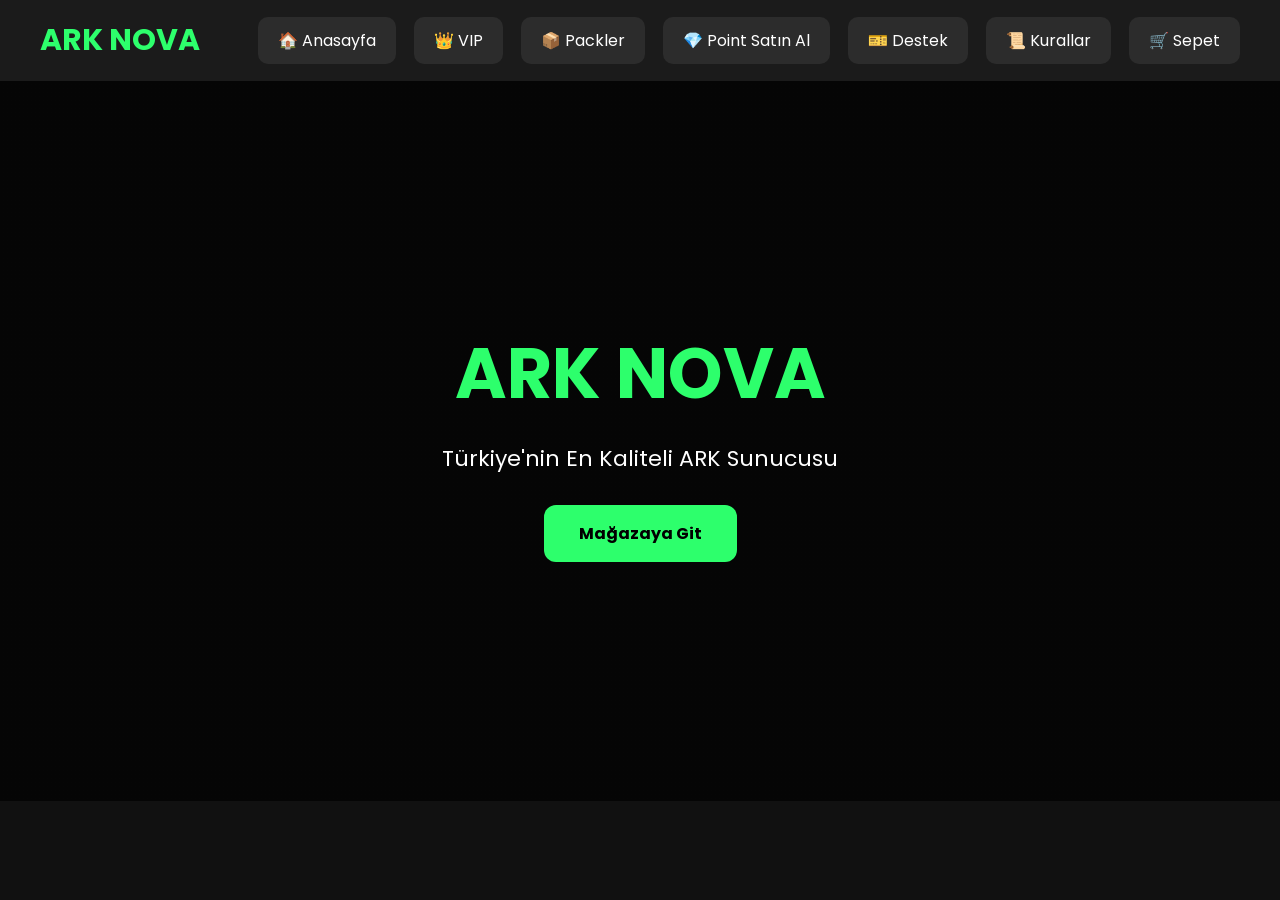
==== index.html @ 96868c1c "Reorganize navigation links in index.html" ====
<!DOCTYPE html>
<html lang="tr">
<head>
    <meta charset="UTF-8">
    <meta name="viewport" content="width=device-width, initial-scale=1.0">
    <title>ARK NOVA</title>

    <link href="https://fonts.googleapis.com/css2?family=Poppins:wght@400;600;700&display=swap" rel="stylesheet">

    <style>
        *{
            margin:0;
            padding:0;
            box-sizing:border-box;
            font-family:'Poppins',sans-serif;
        }

        body{
            background:#111;
            color:white;
        }

        nav{
            background:#1b1b1b;
            padding:18px 40px;
            display:flex;
            align-items:center;
            justify-content:space-between;
        }

        .logo{
            font-size:30px;
            color:#2dff6c;
            font-weight:bold;
        }

        ul{
            display:flex;
            list-style:none;
            gap:18px;
        }

        ul li a{
            color:white;
            text-decoration:none;
            background:#2c2c2c;
            padding:12px 20px;
            border-radius:10px;
            transition:.3s;
        }

        ul li a:hover{
            background:#2dff6c;
            color:black;
        }

        .hero{
            height:80vh;
            display:flex;
            justify-content:center;
            align-items:center;
            flex-direction:column;
            text-align:center;
            background:linear-gradient(rgba(0,0,0,.7),rgba(0,0,0,.7)),
            url("https://images.unsplash.com/photo-1511512578047-dfb367046420?w=1600") center/cover;
        }

        h1{
            font-size:70px;
            color:#2dff6c;
        }

        p{
            font-size:22px;
            margin-top:15px;
        }

        .btn{
            margin-top:30px;
            background:#2dff6c;
            color:black;
            text-decoration:none;
            padding:16px 35px;
            border-radius:12px;
            font-weight:bold;
        }
    </style>

</head>
<body>

<nav>

<div class="logo">ARK NOVA</div>

<ul>
<li><a href="#">🏠 Anasayfa</a></li>
<li><a href="vip.html">👑 VIP</a></li>
<li><a href="packler.html">📦 Packler</a></li>
<li><a href="point.html">💎 Point Satın Al</a></li>
<li><a href="destek.html">🎫 Destek</a></li>
<li><a href="kurallar.html">📜 Kurallar</a></li>
<li><a href="cart.html">🛒 Sepet</a></li>
</ul>

</nav>

<section class="hero">

<h1>ARK NOVA</h1>

<p>Türkiye'nin En Kaliteli ARK Sunucusu</p>

<a class="btn" href="#">Mağazaya Git</a>

</section>

</body>
</html>
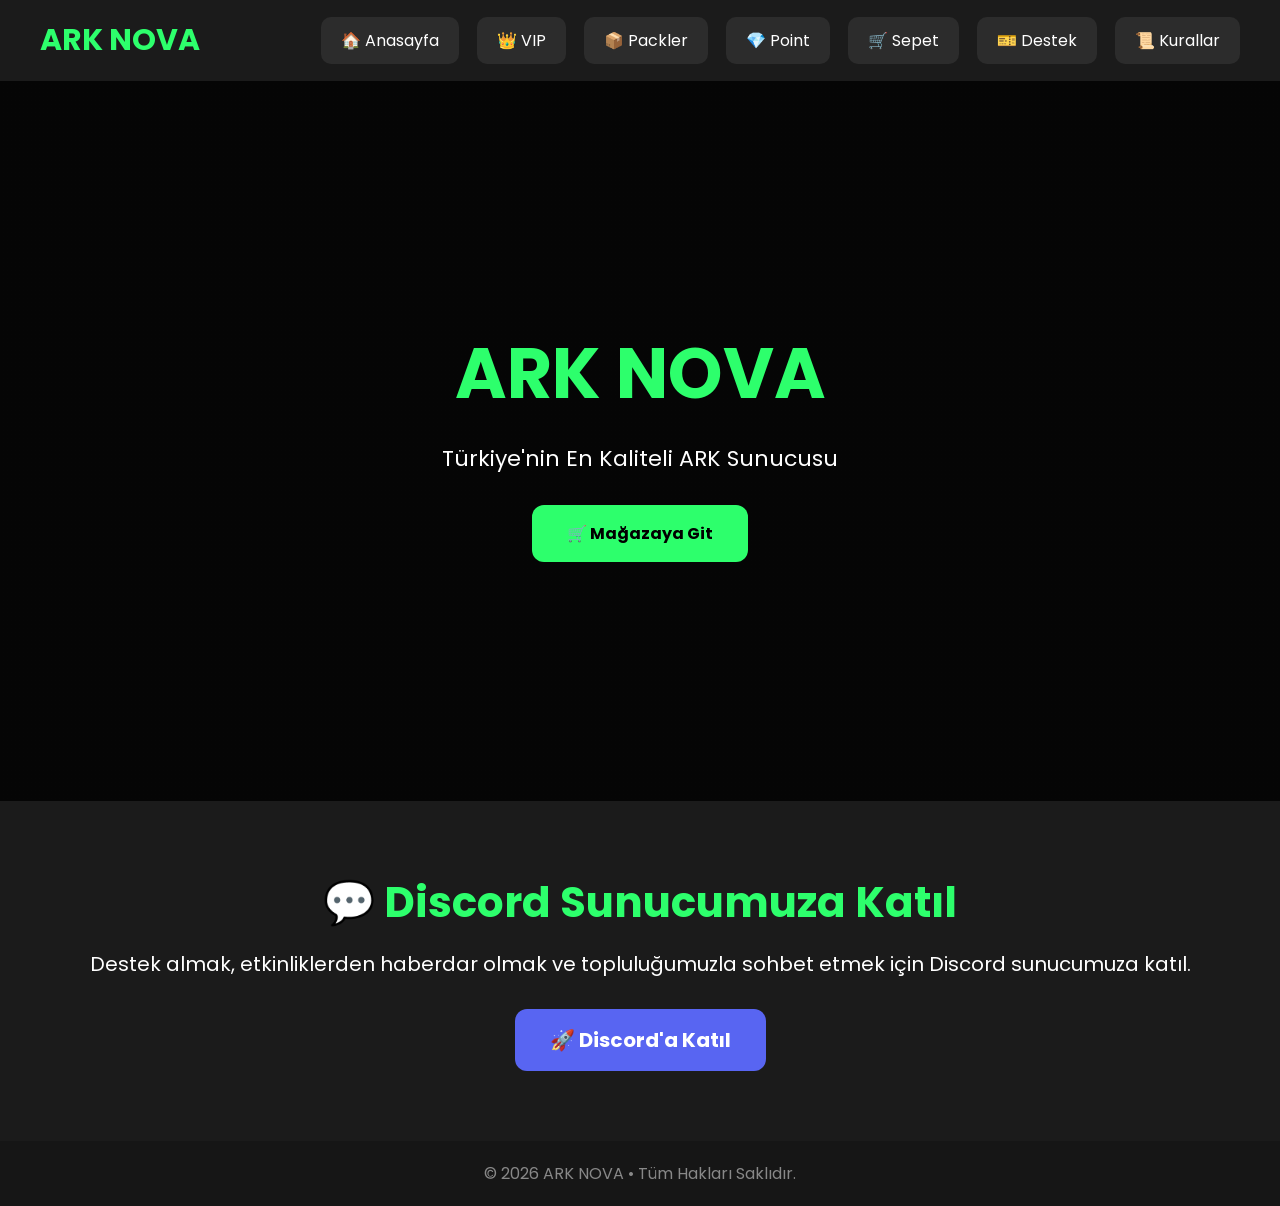
==== commit b300c1c9: "Refactor HTML structure and update links" ====
--- a/index.html
+++ b/index.html
@@ -1,92 +1,144 @@
 <!DOCTYPE html>
 <html lang="tr">
 <head>
-    <meta charset="UTF-8">
-    <meta name="viewport" content="width=device-width, initial-scale=1.0">
-    <title>ARK NOVA</title>
+<meta charset="UTF-8">
+<meta name="viewport" content="width=device-width, initial-scale=1.0">
 
-    <link href="https://fonts.googleapis.com/css2?family=Poppins:wght@400;600;700&display=swap" rel="stylesheet">
+<title>ARK NOVA</title>
 
-    <style>
-        *{
-            margin:0;
-            padding:0;
-            box-sizing:border-box;
-            font-family:'Poppins',sans-serif;
-        }
+<link href="https://fonts.googleapis.com/css2?family=Poppins:wght@400;600;700&display=swap" rel="stylesheet">
 
-        body{
-            background:#111;
-            color:white;
-        }
+<style>
 
-        nav{
-            background:#1b1b1b;
-            padding:18px 40px;
-            display:flex;
-            align-items:center;
-            justify-content:space-between;
-        }
+*{
+margin:0;
+padding:0;
+box-sizing:border-box;
+font-family:'Poppins',sans-serif;
+}
 
-        .logo{
-            font-size:30px;
-            color:#2dff6c;
-            font-weight:bold;
-        }
+body{
+background:#111;
+color:white;
+}
 
-        ul{
-            display:flex;
-            list-style:none;
-            gap:18px;
-        }
+nav{
+background:#1b1b1b;
+padding:18px 40px;
+display:flex;
+align-items:center;
+justify-content:space-between;
+}
 
-        ul li a{
-            color:white;
-            text-decoration:none;
-            background:#2c2c2c;
-            padding:12px 20px;
-            border-radius:10px;
-            transition:.3s;
-        }
+.logo{
+font-size:30px;
+color:#2dff6c;
+font-weight:bold;
+}
 
-        ul li a:hover{
-            background:#2dff6c;
-            color:black;
-        }
+ul{
+display:flex;
+list-style:none;
+gap:18px;
+}
 
-        .hero{
-            height:80vh;
-            display:flex;
-            justify-content:center;
-            align-items:center;
-            flex-direction:column;
-            text-align:center;
-            background:linear-gradient(rgba(0,0,0,.7),rgba(0,0,0,.7)),
-            url("https://images.unsplash.com/photo-1511512578047-dfb367046420?w=1600") center/cover;
-        }
+ul li{
+display:inline;
+}
 
-        h1{
-            font-size:70px;
-            color:#2dff6c;
-        }
+ul li a{
+color:white;
+text-decoration:none;
+background:#2c2c2c;
+padding:12px 20px;
+border-radius:10px;
+transition:.3s;
+}
 
-        p{
-            font-size:22px;
-            margin-top:15px;
-        }
+ul li a:hover{
+background:#2dff6c;
+color:black;
+}
 
-        .btn{
-            margin-top:30px;
-            background:#2dff6c;
-            color:black;
-            text-decoration:none;
-            padding:16px 35px;
-            border-radius:12px;
-            font-weight:bold;
-        }
-    </style>
+.hero{
+height:80vh;
+display:flex;
+justify-content:center;
+align-items:center;
+flex-direction:column;
+text-align:center;
+background:linear-gradient(rgba(0,0,0,.7),rgba(0,0,0,.7)),
+url("https://images.unsplash.com/photo-1511512578047-dfb367046420?w=1600") center/cover;
+}
+
+.hero h1{
+font-size:70px;
+color:#2dff6c;
+}
+
+.hero p{
+font-size:22px;
+margin-top:15px;
+}
+
+.btn{
+margin-top:30px;
+background:#2dff6c;
+color:black;
+text-decoration:none;
+padding:16px 35px;
+border-radius:12px;
+font-weight:bold;
+}
+
+.btn:hover{
+background:#26d85d;
+}
+
+.discord{
+background:#1b1b1b;
+text-align:center;
+padding:70px 20px;
+}
+
+.discord h2{
+font-size:42px;
+color:#2dff6c;
+margin-bottom:15px;
+}
+
+.discord p{
+font-size:20px;
+margin-bottom:30px;
+}
+
+.discord-btn{
+display:inline-block;
+background:#5865F2;
+color:white;
+text-decoration:none;
+padding:16px 35px;
+border-radius:12px;
+font-size:20px;
+font-weight:bold;
+transition:.3s;
+}
+
+.discord-btn:hover{
+transform:scale(1.05);
+}
+
+footer{
+background:#161616;
+text-align:center;
+padding:20px;
+color:#888;
+}
+
+</style>
 
 </head>
+
 <body>
 
 <nav>
@@ -94,13 +146,13 @@
 <div class="logo">ARK NOVA</div>
 
 <ul>
-<li><a href="#">🏠 Anasayfa</a></li>
+<li><a href="index.html">🏠 Anasayfa</a></li>
 <li><a href="vip.html">👑 VIP</a></li>
 <li><a href="packler.html">📦 Packler</a></li>
-<li><a href="point.html">💎 Point Satın Al</a></li>
+<li><a href="point.html">💎 Point</a></li>
+<li><a href="sepet.html">🛒 Sepet</a></li>
 <li><a href="destek.html">🎫 Destek</a></li>
 <li><a href="kurallar.html">📜 Kurallar</a></li>
-<li><a href="cart.html">🛒 Sepet</a></li>
 </ul>
 
 </nav>
@@ -111,9 +163,30 @@
 
 <p>Türkiye'nin En Kaliteli ARK Sunucusu</p>
 
-<a class="btn" href="#">Mağazaya Git</a>
+<a class="btn" href="vip.html">🛒 Mağazaya Git</a>
 
 </section>
 
+<section class="discord">
+
+<h2>💬 Discord Sunucumuza Katıl</h2>
+
+<p>
+Destek almak, etkinliklerden haberdar olmak ve topluluğumuzla sohbet etmek için
+Discord sunucumuza katıl.
+</p>
+
+<a class="discord-btn" href="https://discord.gg/VStBB2Pqj" target="_blank">
+🚀 Discord'a Katıl
+</a>
+
+</section>
+
+<footer>
+
+© 2026 ARK NOVA • Tüm Hakları Saklıdır.
+
+</footer>
+
 </body>
 </html>
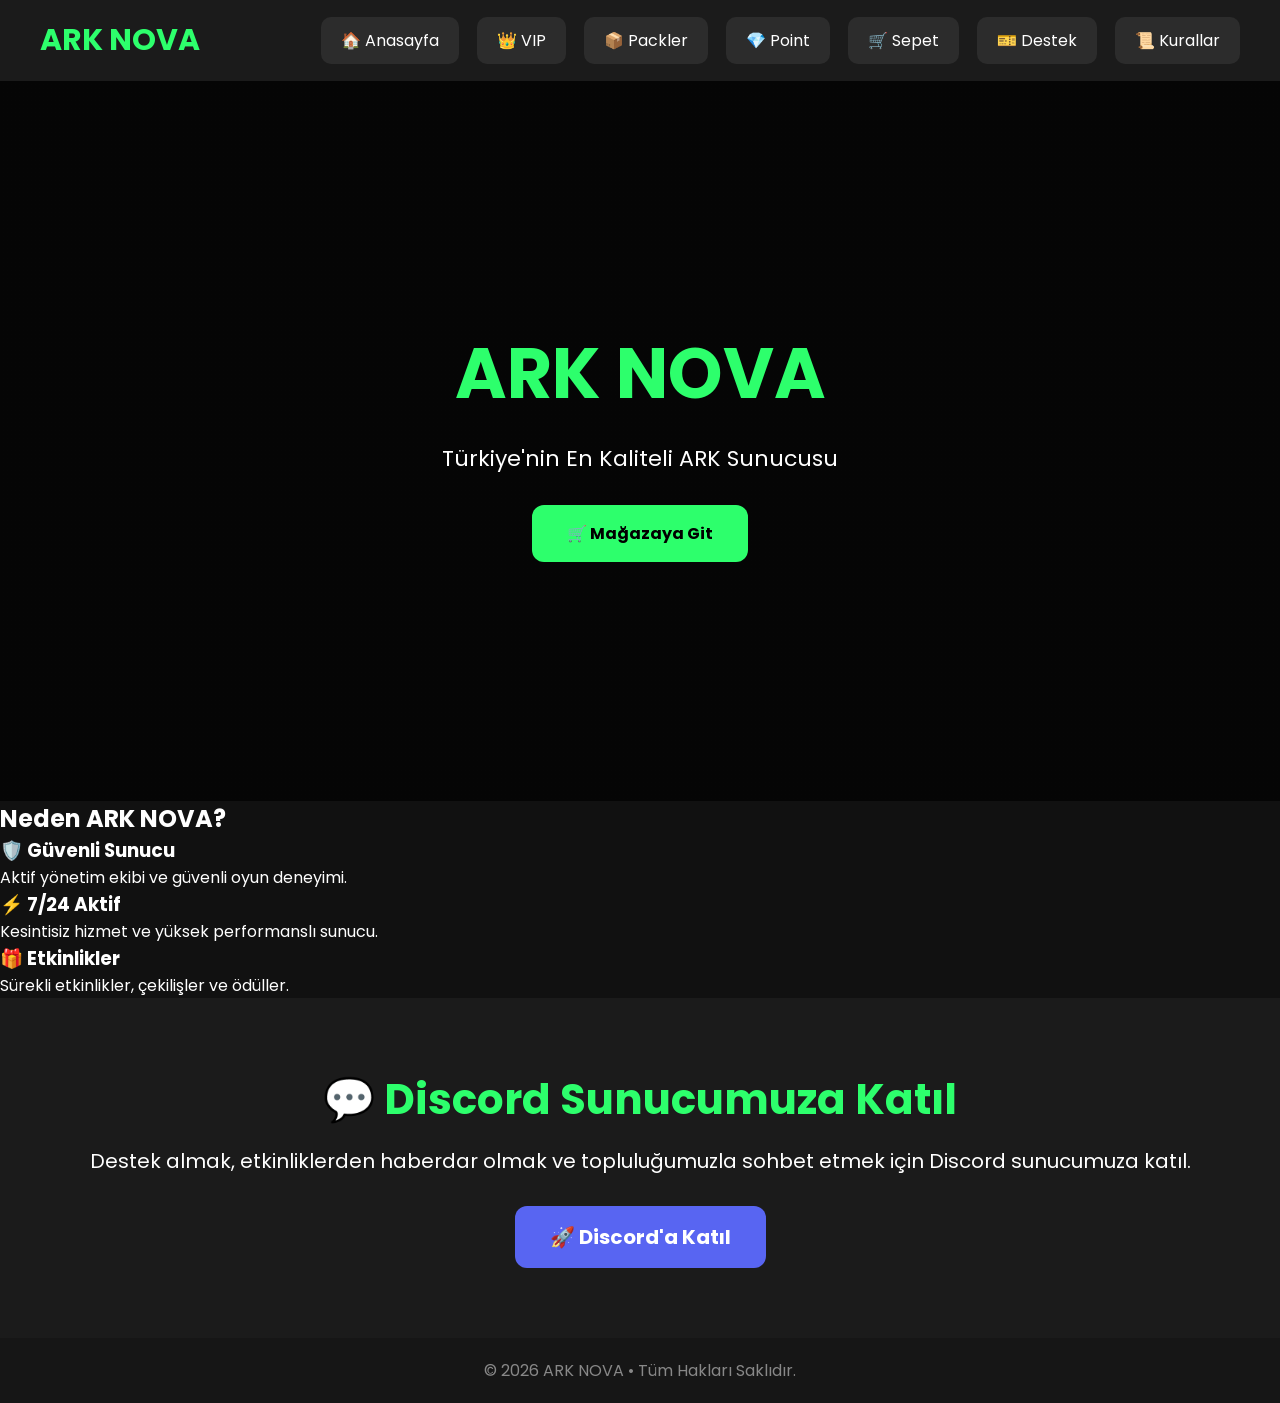
==== commit c7ff3a8b: "Update index.html" ====
--- a/index.html
+++ b/index.html
@@ -166,6 +166,28 @@
 <a class="btn" href="vip.html">🛒 Mağazaya Git</a>
 
 </section>
+<section class="features">
+
+<h2>Neden ARK NOVA?</h2>
+
+<div class="feature-container">
+
+<div class="feature-card">
+<h3>🛡️ Güvenli Sunucu</h3>
+<p>Aktif yönetim ekibi ve güvenli oyun deneyimi.</p>
+</div>
+
+<div class="feature-card">
+<h3>⚡ 7/24 Aktif</h3>
+<p>Kesintisiz hizmet ve yüksek performanslı sunucu.</p>
+</div>
+
+<div class="feature-card">
+<h3>🎁 Etkinlikler</h3>
+<p>Sürekli etkinlikler, çekilişler ve ödüller.</p>
+</div>
+
+</div>
 
 <section class="discord">
 
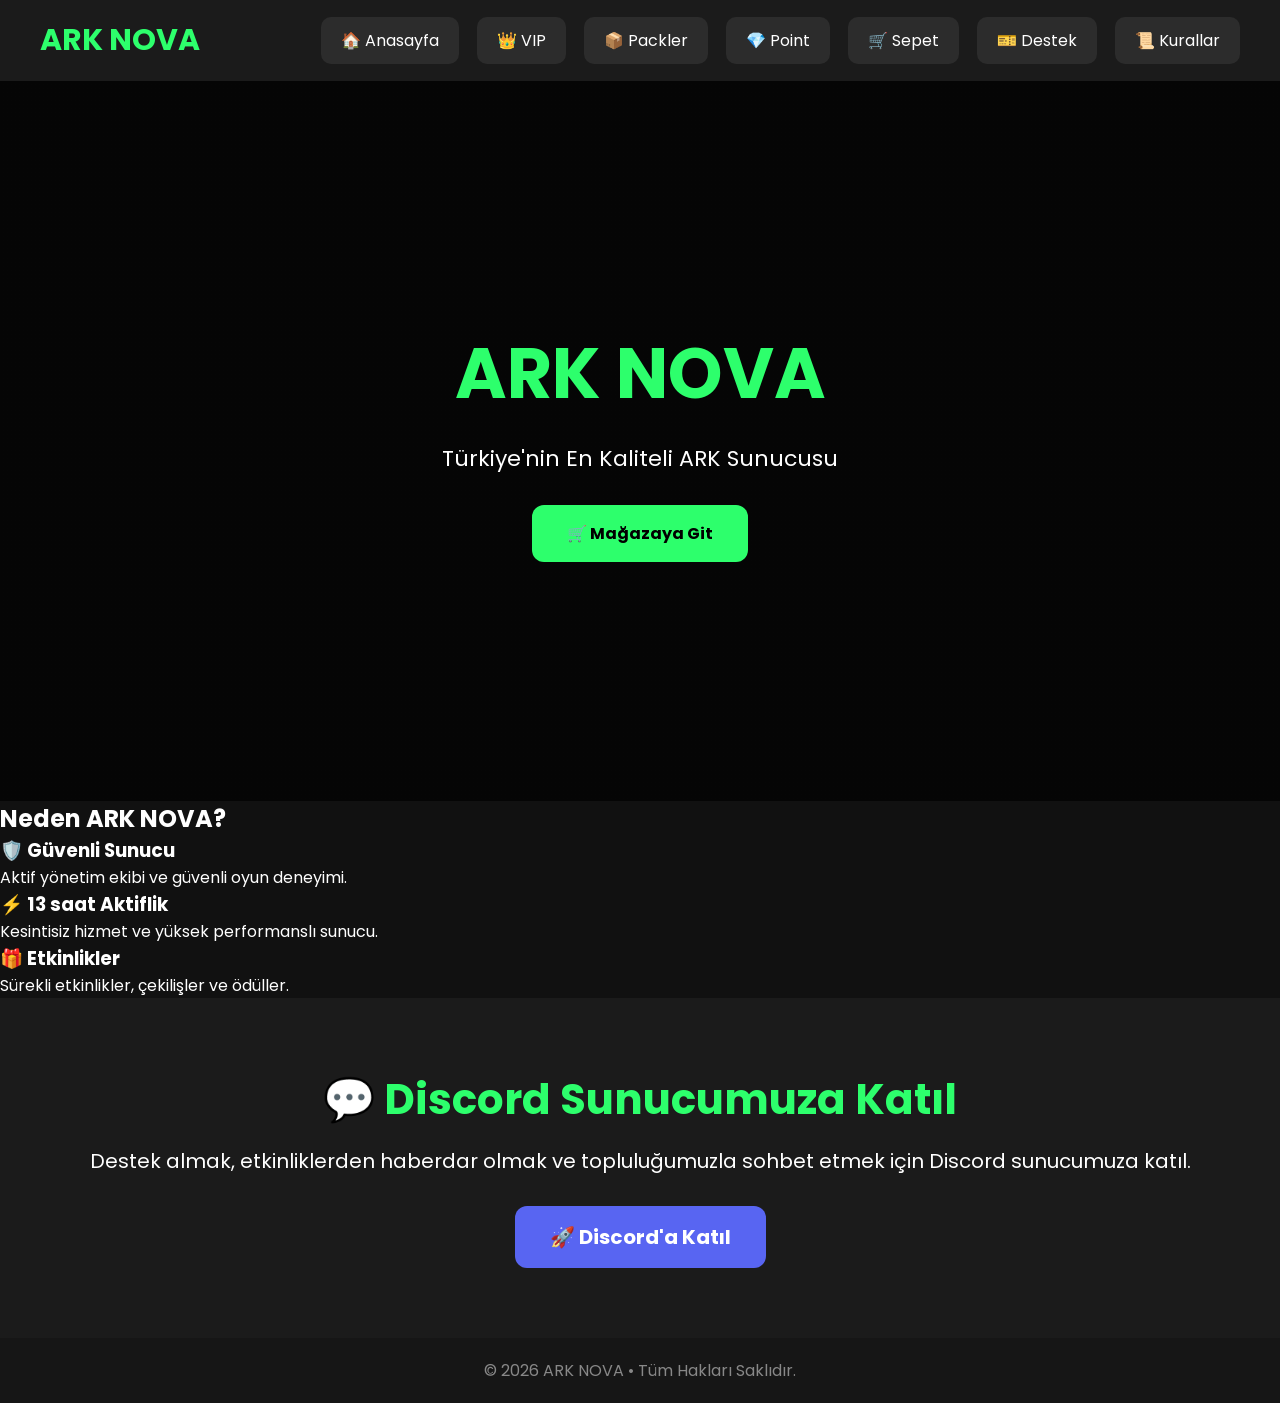
==== commit fe168261: "Update active hours from '7/24' to '13 saat'" ====
--- a/index.html
+++ b/index.html
@@ -150,7 +150,7 @@
 <li><a href="vip.html">👑 VIP</a></li>
 <li><a href="packler.html">📦 Packler</a></li>
 <li><a href="point.html">💎 Point</a></li>
-<li><a href="sepet.html">🛒 Sepet</a></li>
+<li><a href="cart.html">🛒 Sepet</a></li>
 <li><a href="destek.html">🎫 Destek</a></li>
 <li><a href="kurallar.html">📜 Kurallar</a></li>
 </ul>
@@ -178,7 +178,7 @@
 </div>
 
 <div class="feature-card">
-<h3>⚡ 7/24 Aktif</h3>
+<h3>⚡ 13 saat Aktiflik</h3>
 <p>Kesintisiz hizmet ve yüksek performanslı sunucu.</p>
 </div>
 
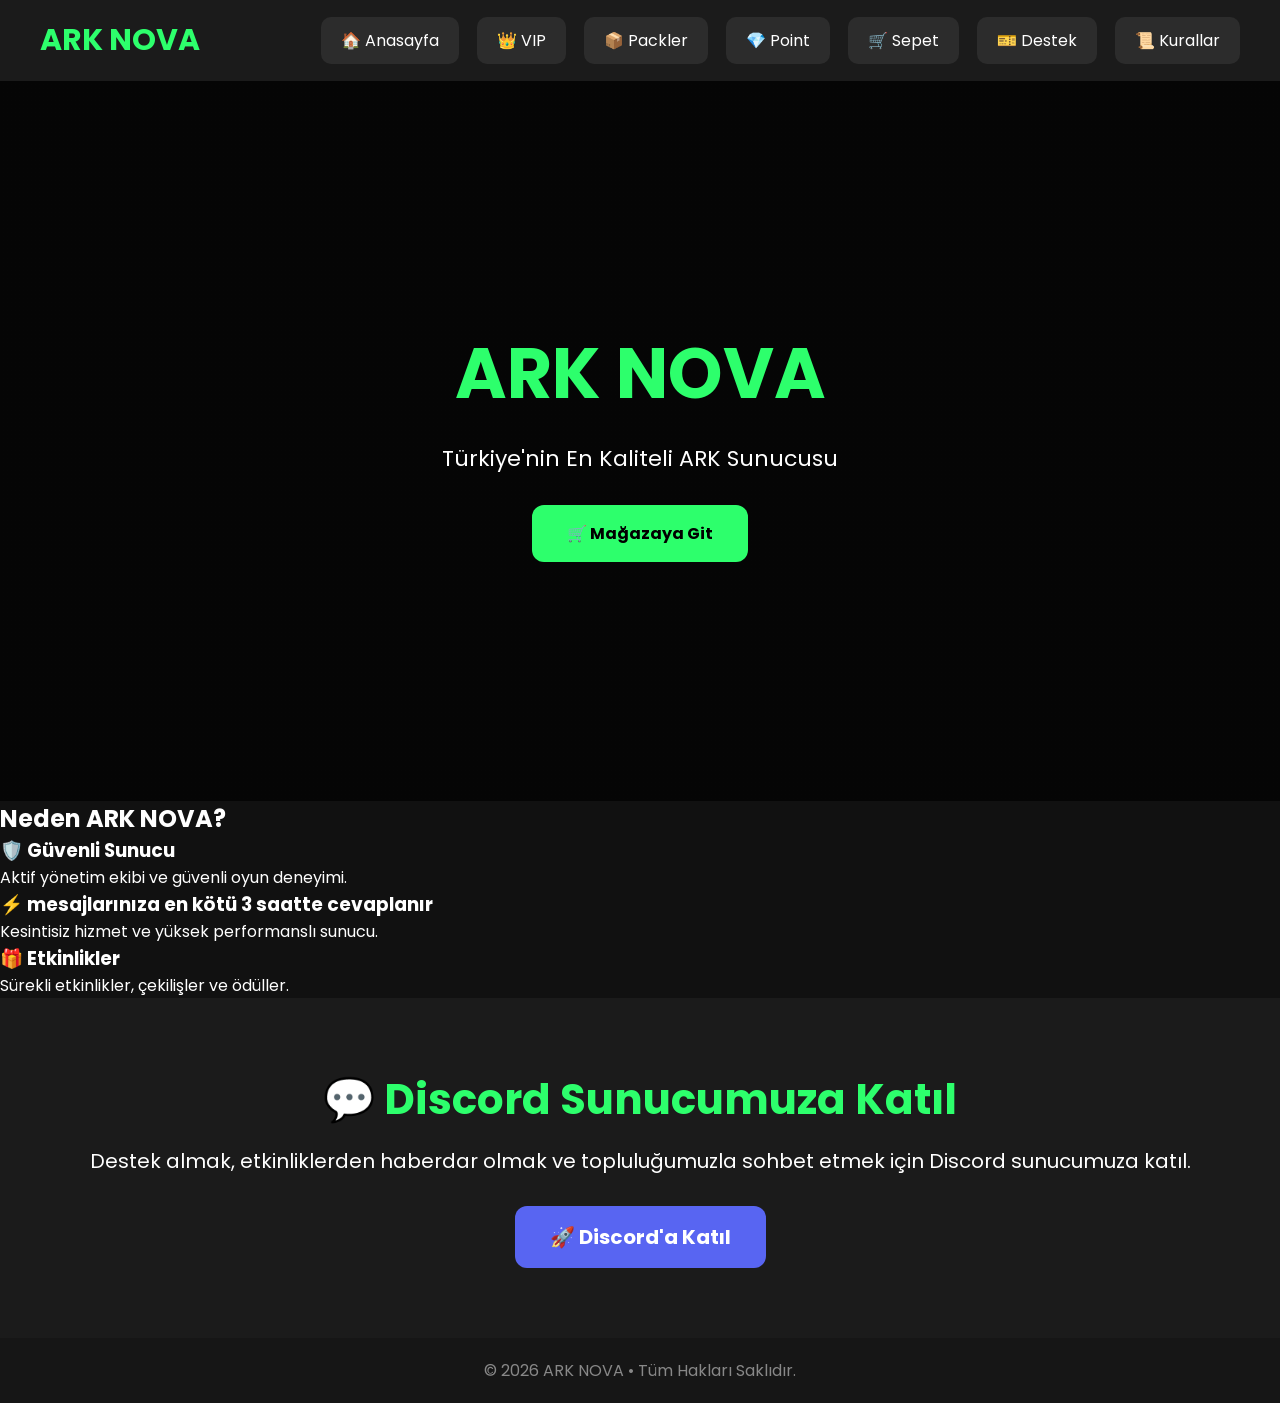
==== commit ec74295c: "Update feature card header for response time" ====
--- a/index.html
+++ b/index.html
@@ -178,7 +178,7 @@
 </div>
 
 <div class="feature-card">
-<h3>⚡ 13 saat Aktiflik</h3>
+<h3>⚡ mesajlarınıza en kötü 3 saatte cevaplanır</h3>
 <p>Kesintisiz hizmet ve yüksek performanslı sunucu.</p>
 </div>
 
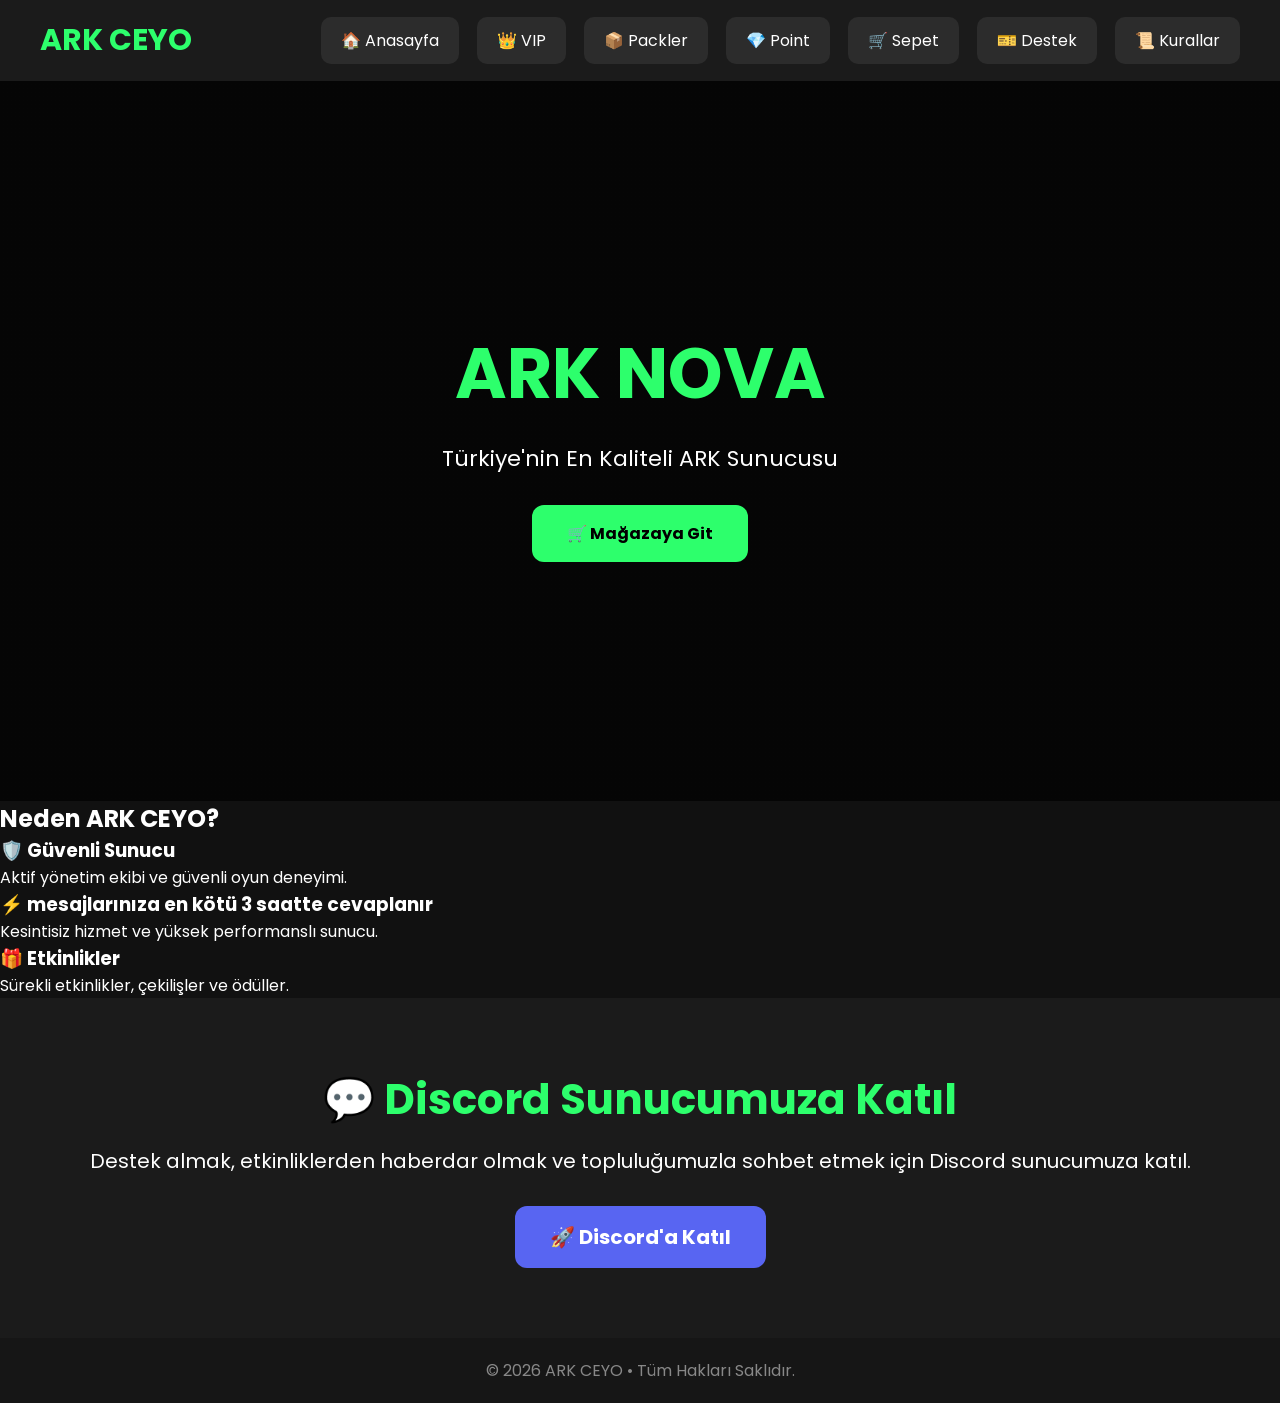
==== commit 39af68ac: "Update index.html" ====
--- a/index.html
+++ b/index.html
@@ -4,7 +4,7 @@
 <meta charset="UTF-8">
 <meta name="viewport" content="width=device-width, initial-scale=1.0">
 
-<title>ARK NOVA</title>
+<title>ARK CEYO</title>
 
 <link href="https://fonts.googleapis.com/css2?family=Poppins:wght@400;600;700&display=swap" rel="stylesheet">
 
@@ -143,7 +143,7 @@
 
 <nav>
 
-<div class="logo">ARK NOVA</div>
+<div class="logo">ARK CEYO</div>
 
 <ul>
 <li><a href="index.html">🏠 Anasayfa</a></li>
@@ -168,7 +168,7 @@
 </section>
 <section class="features">
 
-<h2>Neden ARK NOVA?</h2>
+<h2>Neden ARK CEYO?</h2>
 
 <div class="feature-container">
 
@@ -206,7 +206,7 @@
 
 <footer>
 
-© 2026 ARK NOVA • Tüm Hakları Saklıdır.
+© 2026 ARK CEYO • Tüm Hakları Saklıdır.
 
 </footer>
 
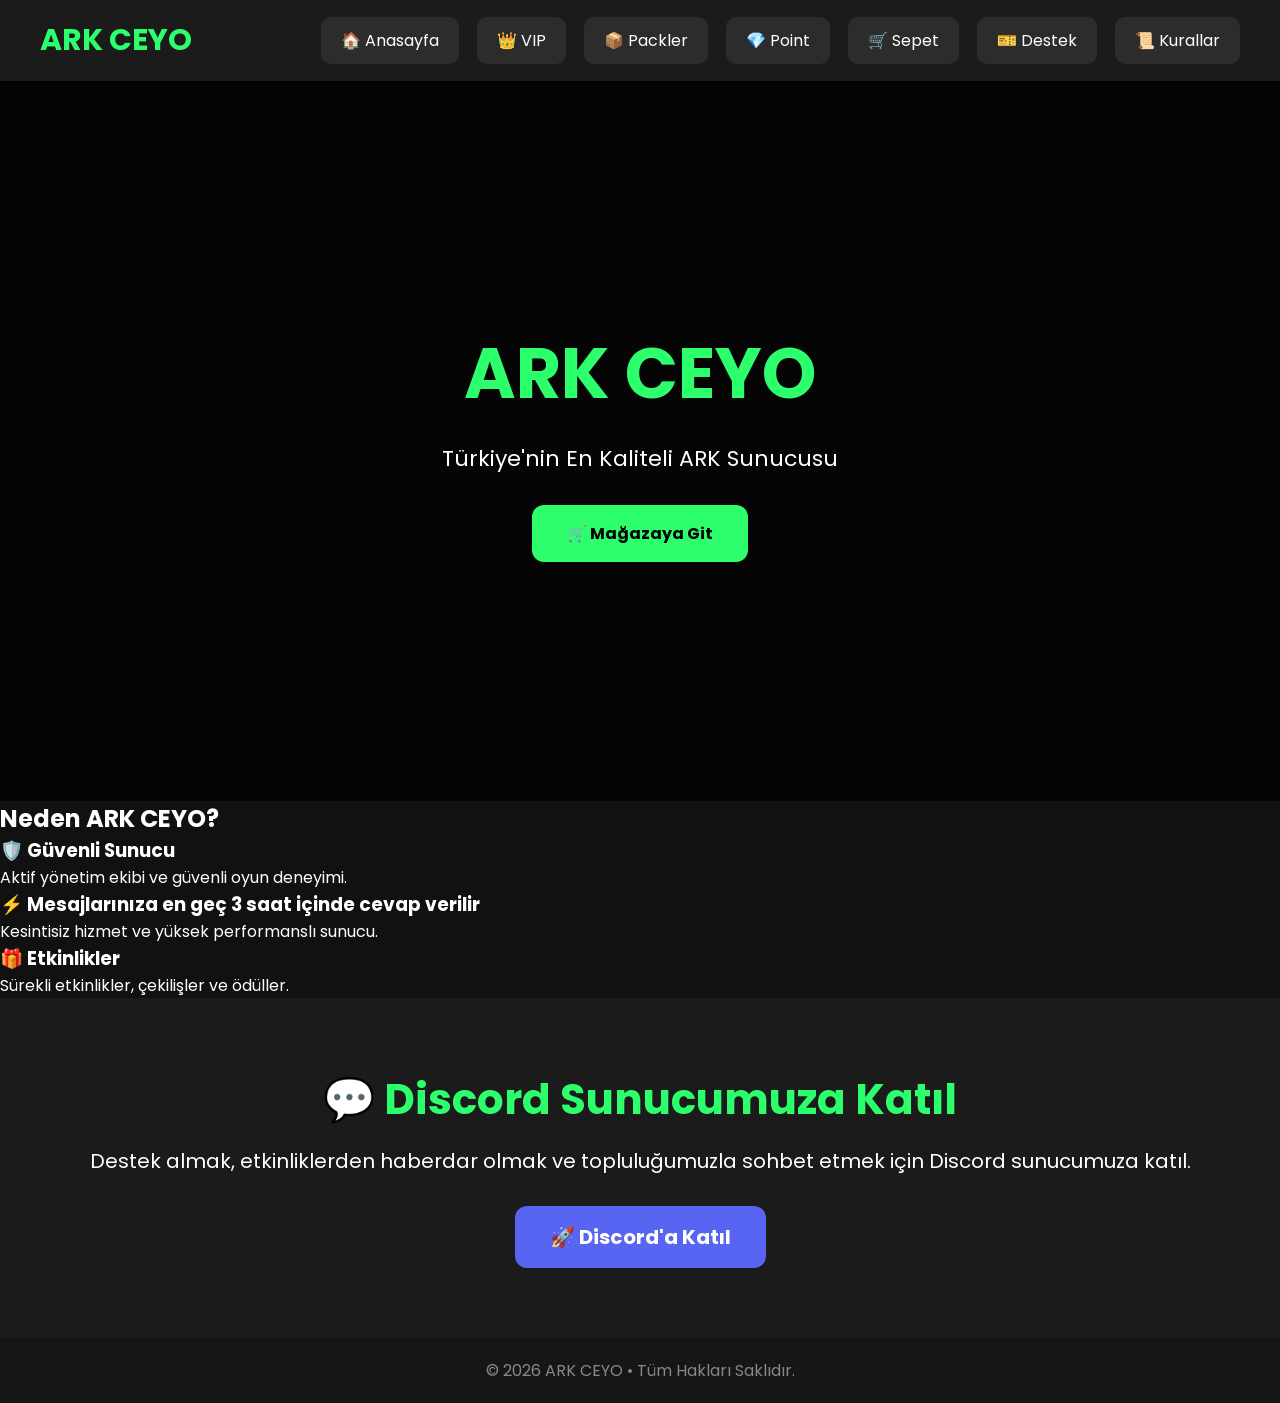
==== commit 14dec92e: "Update index.html" ====
--- a/index.html
+++ b/index.html
@@ -159,7 +159,7 @@
 
 <section class="hero">
 
-<h1>ARK NOVA</h1>
+<h1>ARK CEYO</h1>
 
 <p>Türkiye'nin En Kaliteli ARK Sunucusu</p>
 
@@ -178,7 +178,7 @@
 </div>
 
 <div class="feature-card">
-<h3>⚡ mesajlarınıza en kötü 3 saatte cevaplanır</h3>
+<h3>⚡ Mesajlarınıza en geç 3 saat içinde cevap verilir</h3>
 <p>Kesintisiz hizmet ve yüksek performanslı sunucu.</p>
 </div>
 
@@ -188,6 +188,7 @@
 </div>
 
 </div>
+</section>
 
 <section class="discord">
 
